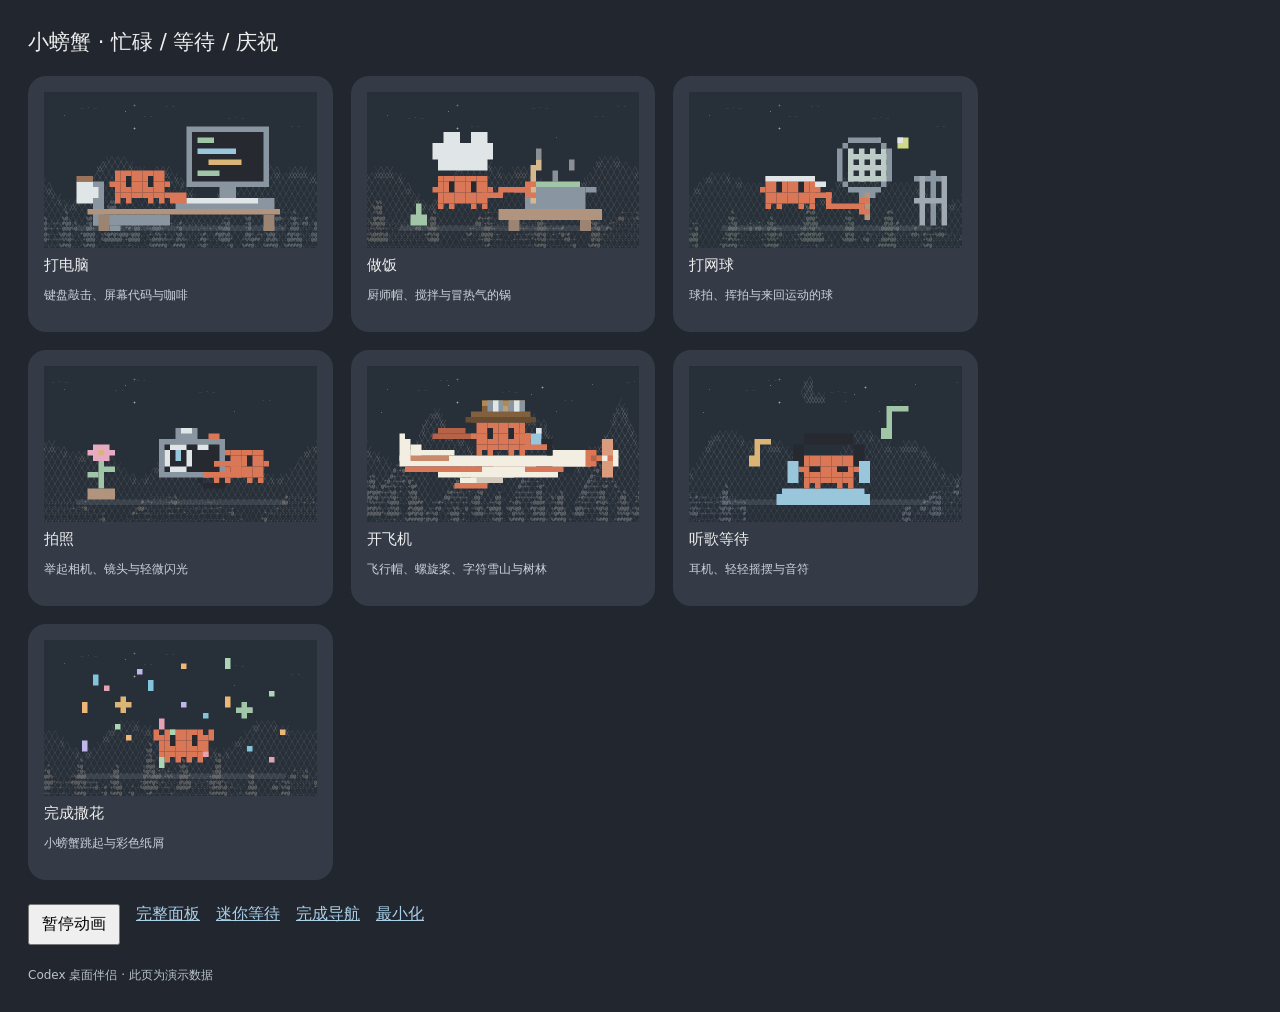
==== dev/pet-preview.html @ 49687216 "Claude Meter v1.6.0 macOS desktop crab that shows your remaining Claude quota live and follows Claud" ====
<!doctype html><html lang="zh-CN"><meta charset="utf-8"><title>Codex Meter · 动作预览</title>
<style>
*{box-sizing:border-box}body{margin:0;padding:28px;background:#22262e;color:#eee;font-family:-apple-system,system-ui,sans-serif}h1{font-size:21px;font-weight:500;margin:0 0 20px}.grid{display:grid;grid-template-columns:repeat(3,1fr);gap:18px;max-width:950px}.tile{background:#343b46;border-radius:18px;padding:16px}canvas{display:block;width:100%;height:156px;image-rendering:pixelated}h2{font-size:15px;margin:8px 0;font-weight:500}p{font-size:12px;color:#ccd3dc}button{font:inherit;padding:8px 12px}nav{display:flex;gap:16px;margin-top:24px}a{color:#aad1e8}footer{margin-top:22px;color:#b8c3cb;font-size:12px}
</style><h1>小螃蟹 · 忙碌 / 等待 / 庆祝</h1><div class="grid"></div>
<nav><button id="pause">暂停动画</button><a href="../ui/index.html?activity=working">完整面板</a><a href="../ui/index.html?activity=waiting&mini=1">迷你等待</a><a href="../ui/index.html?activity=done&mini=1">完成导航</a><a href="../ui/index.html?minimized=1">最小化</a></nav>
<footer>Codex 桌面伴侣 · 此页为演示数据</footer>
<script src="../ui/pattern-field.js"></script>
<script src="../ui/texture.js"></script><script src="../ui/pet.js"></script><script>
const scenes=[['typing','打电脑','键盘敲击、屏幕代码与咖啡'],['cooking','做饭','厨师帽、搅拌与冒热气的锅'],['tennis','打网球','球拍、挥拍与来回运动的球'],['photo','拍照','举起相机、镜头与轻微闪光'],['flight','开飞机','飞行帽、螺旋桨、字符雪山与树林'],['music','听歌等待','耳机、轻轻摇摆与音符'],['done','完成撒花','小螃蟹跳起与彩色纸屑']];
let paused=false;const cards=scenes.map(([scene,title,desc])=>{const tile=document.createElement('section');tile.className='tile';tile.innerHTML=`<canvas aria-label="${title}"></canvas><h2>${title}</h2><p>${desc}</p>`;document.querySelector('.grid').append(tile);return {scene,canvas:tile.querySelector('canvas')};});
function draw(){for(const c of cards) CrabPet.draw(c.canvas,{scene:c.scene,time:Date.now(),theme:'dark',reduced:paused});}setInterval(draw,150);draw();document.querySelector('#pause').onclick=()=>{paused=!paused;document.querySelector('#pause').textContent=paused?'播放动画':'暂停动画';draw();};
</script></html>
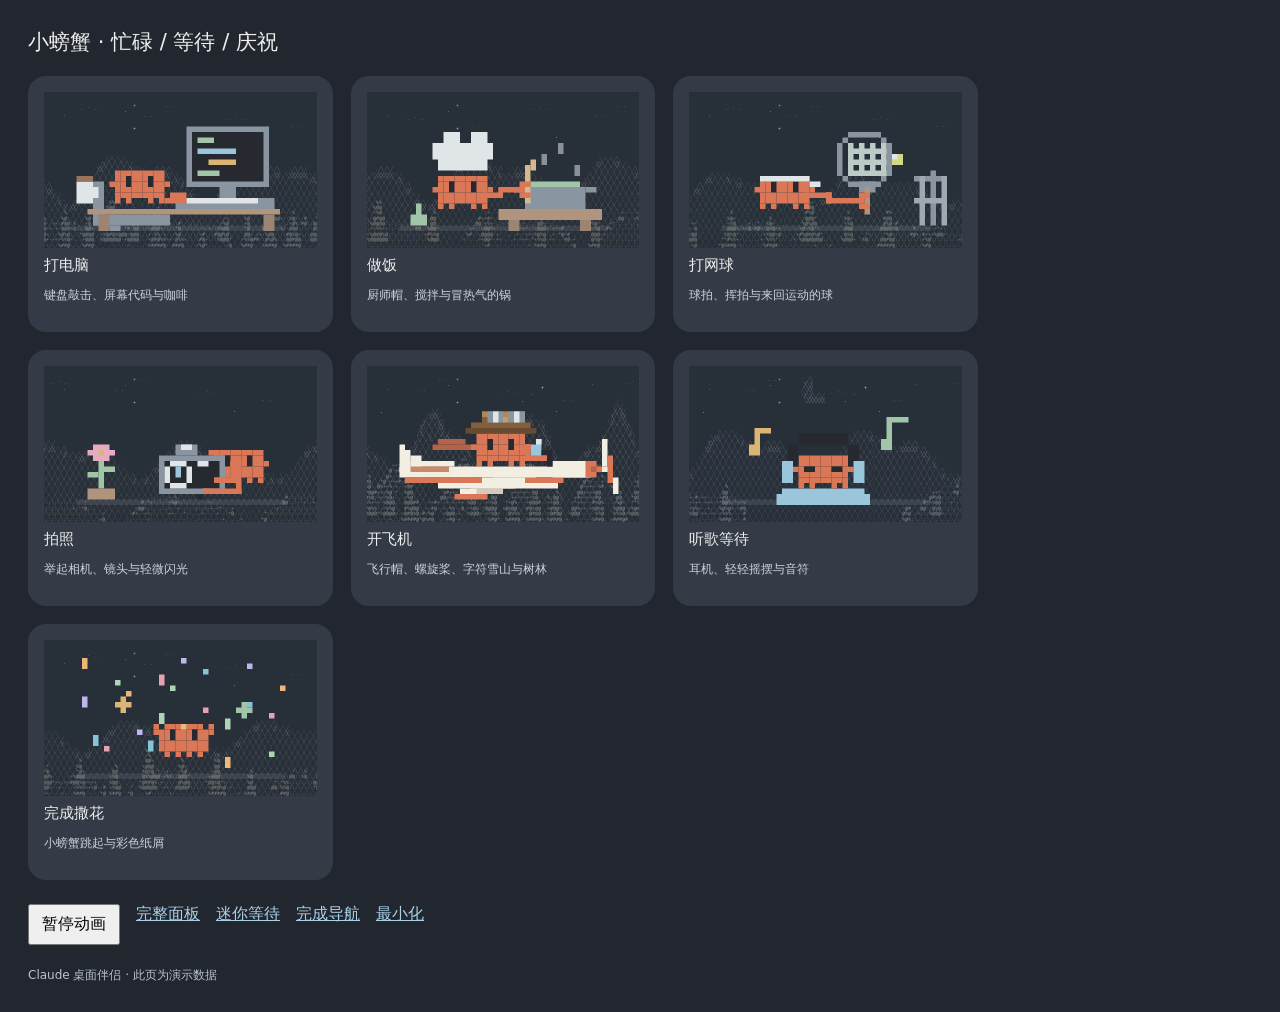
==== commit dab58f10: "Rebrand scene overview and dev pages to Claude Meter Co-Authored-By: Claude Opus 5.5 <noreply@anthro" ====
--- a/dev/pet-preview.html
+++ b/dev/pet-preview.html
@@ -1,9 +1,9 @@
-<!doctype html><html lang="zh-CN"><meta charset="utf-8"><title>Codex Meter · 动作预览</title>
+<!doctype html><html lang="zh-CN"><meta charset="utf-8"><title>Claude Meter · 动作预览</title>
 <style>
 *{box-sizing:border-box}body{margin:0;padding:28px;background:#22262e;color:#eee;font-family:-apple-system,system-ui,sans-serif}h1{font-size:21px;font-weight:500;margin:0 0 20px}.grid{display:grid;grid-template-columns:repeat(3,1fr);gap:18px;max-width:950px}.tile{background:#343b46;border-radius:18px;padding:16px}canvas{display:block;width:100%;height:156px;image-rendering:pixelated}h2{font-size:15px;margin:8px 0;font-weight:500}p{font-size:12px;color:#ccd3dc}button{font:inherit;padding:8px 12px}nav{display:flex;gap:16px;margin-top:24px}a{color:#aad1e8}footer{margin-top:22px;color:#b8c3cb;font-size:12px}
 </style><h1>小螃蟹 · 忙碌 / 等待 / 庆祝</h1><div class="grid"></div>
 <nav><button id="pause">暂停动画</button><a href="../ui/index.html?activity=working">完整面板</a><a href="../ui/index.html?activity=waiting&mini=1">迷你等待</a><a href="../ui/index.html?activity=done&mini=1">完成导航</a><a href="../ui/index.html?minimized=1">最小化</a></nav>
-<footer>Codex 桌面伴侣 · 此页为演示数据</footer>
+<footer>Claude 桌面伴侣 · 此页为演示数据</footer>
 <script src="../ui/pattern-field.js"></script>
 <script src="../ui/texture.js"></script><script src="../ui/pet.js"></script><script>
 const scenes=[['typing','打电脑','键盘敲击、屏幕代码与咖啡'],['cooking','做饭','厨师帽、搅拌与冒热气的锅'],['tennis','打网球','球拍、挥拍与来回运动的球'],['photo','拍照','举起相机、镜头与轻微闪光'],['flight','开飞机','飞行帽、螺旋桨、字符雪山与树林'],['music','听歌等待','耳机、轻轻摇摆与音符'],['done','完成撒花','小螃蟹跳起与彩色纸屑']];
